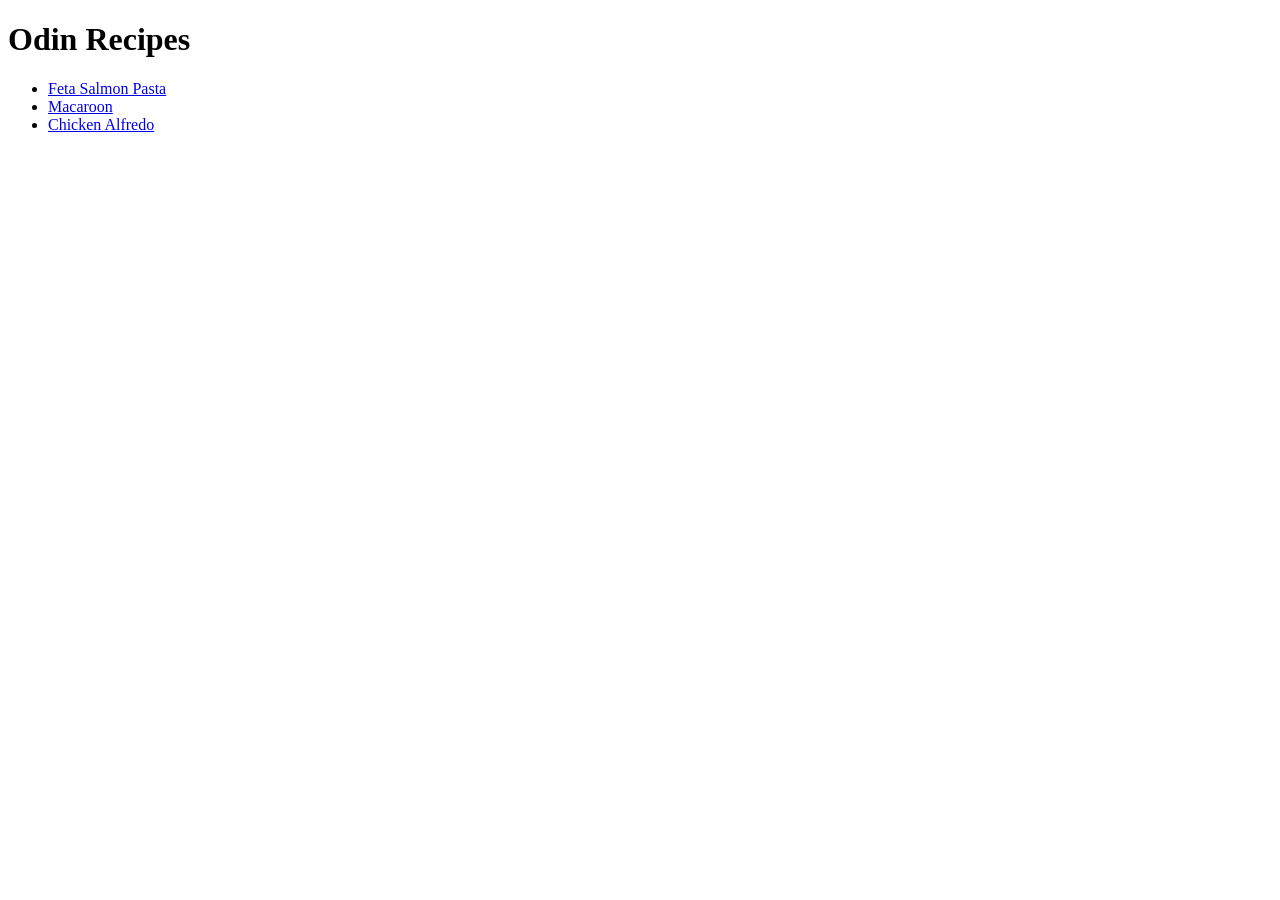
==== index.html @ 43e97651 "My solution for recipes project in the Odin Project" ====
<!DOCTYPE html>
<html lang="en">
<head>
    <meta charset="UTF-8">
    <meta name="viewport" content="width=device-width, initial-scale=1.0">
    <title>Odin Recipes</title>
</head>
<body>
    <h1>Odin Recipes</h1>
    <ul>
        <li><a href="./recipes/feta_salmon_pasta.html">Feta Salmon Pasta</a></li>
        <li><a href="./recipes/macaroon.html">Macaroon</a></li>
        <li><a href="./recipes/chicken_alfredo.html">Chicken Alfredo</a></li>
    </ul>
</body>
</html>
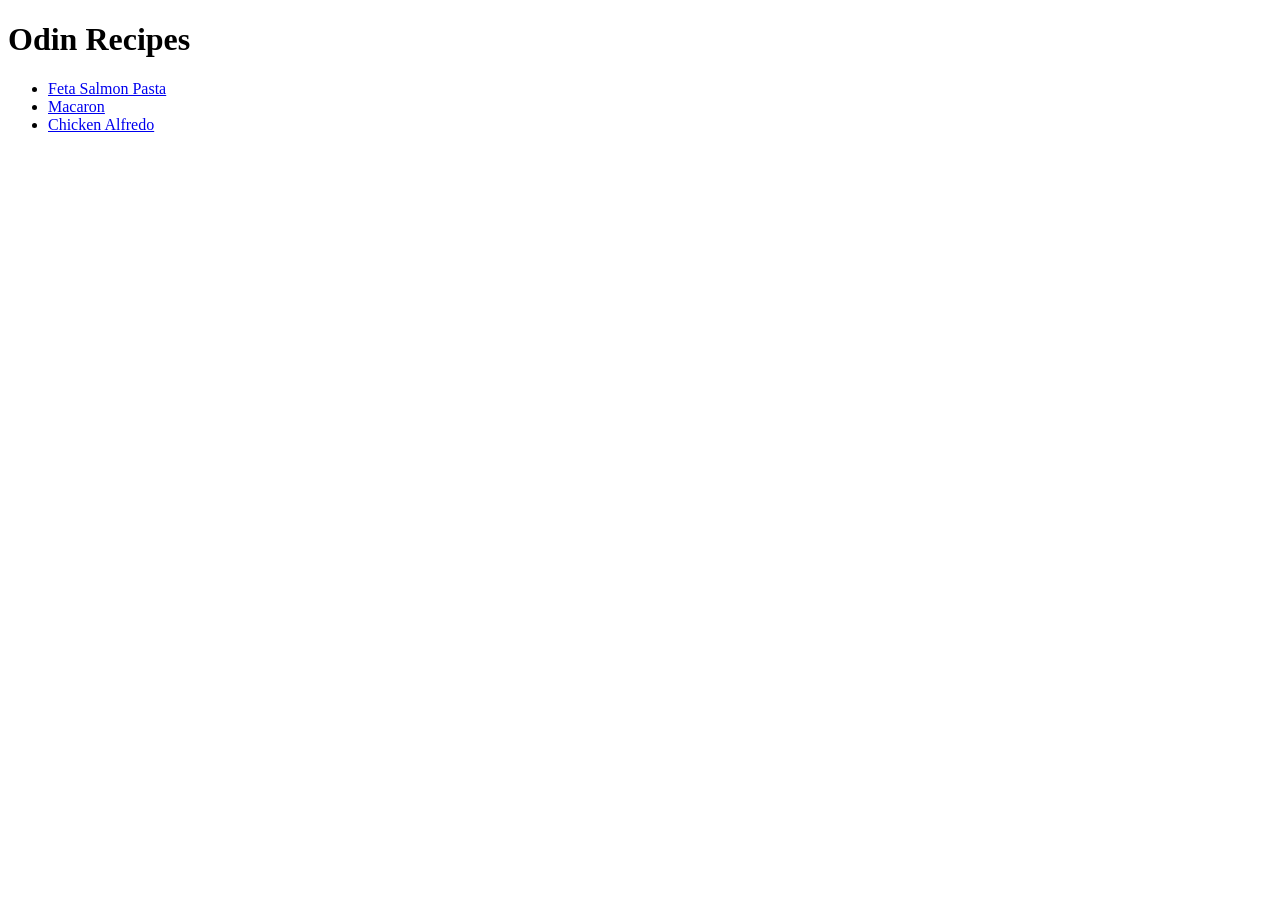
==== commit aab73f99: "I fixed many mispelling and grammatical errors in the recipes. I also corrected the spelling of "mac" ====
--- a/index.html
+++ b/index.html
@@ -9,7 +9,7 @@
     <h1>Odin Recipes</h1>
     <ul>
         <li><a href="./recipes/feta_salmon_pasta.html">Feta Salmon Pasta</a></li>
-        <li><a href="./recipes/macaroon.html">Macaroon</a></li>
+        <li><a href="./recipes/macaron.html">Macaron</a></li>
         <li><a href="./recipes/chicken_alfredo.html">Chicken Alfredo</a></li>
     </ul>
 </body>
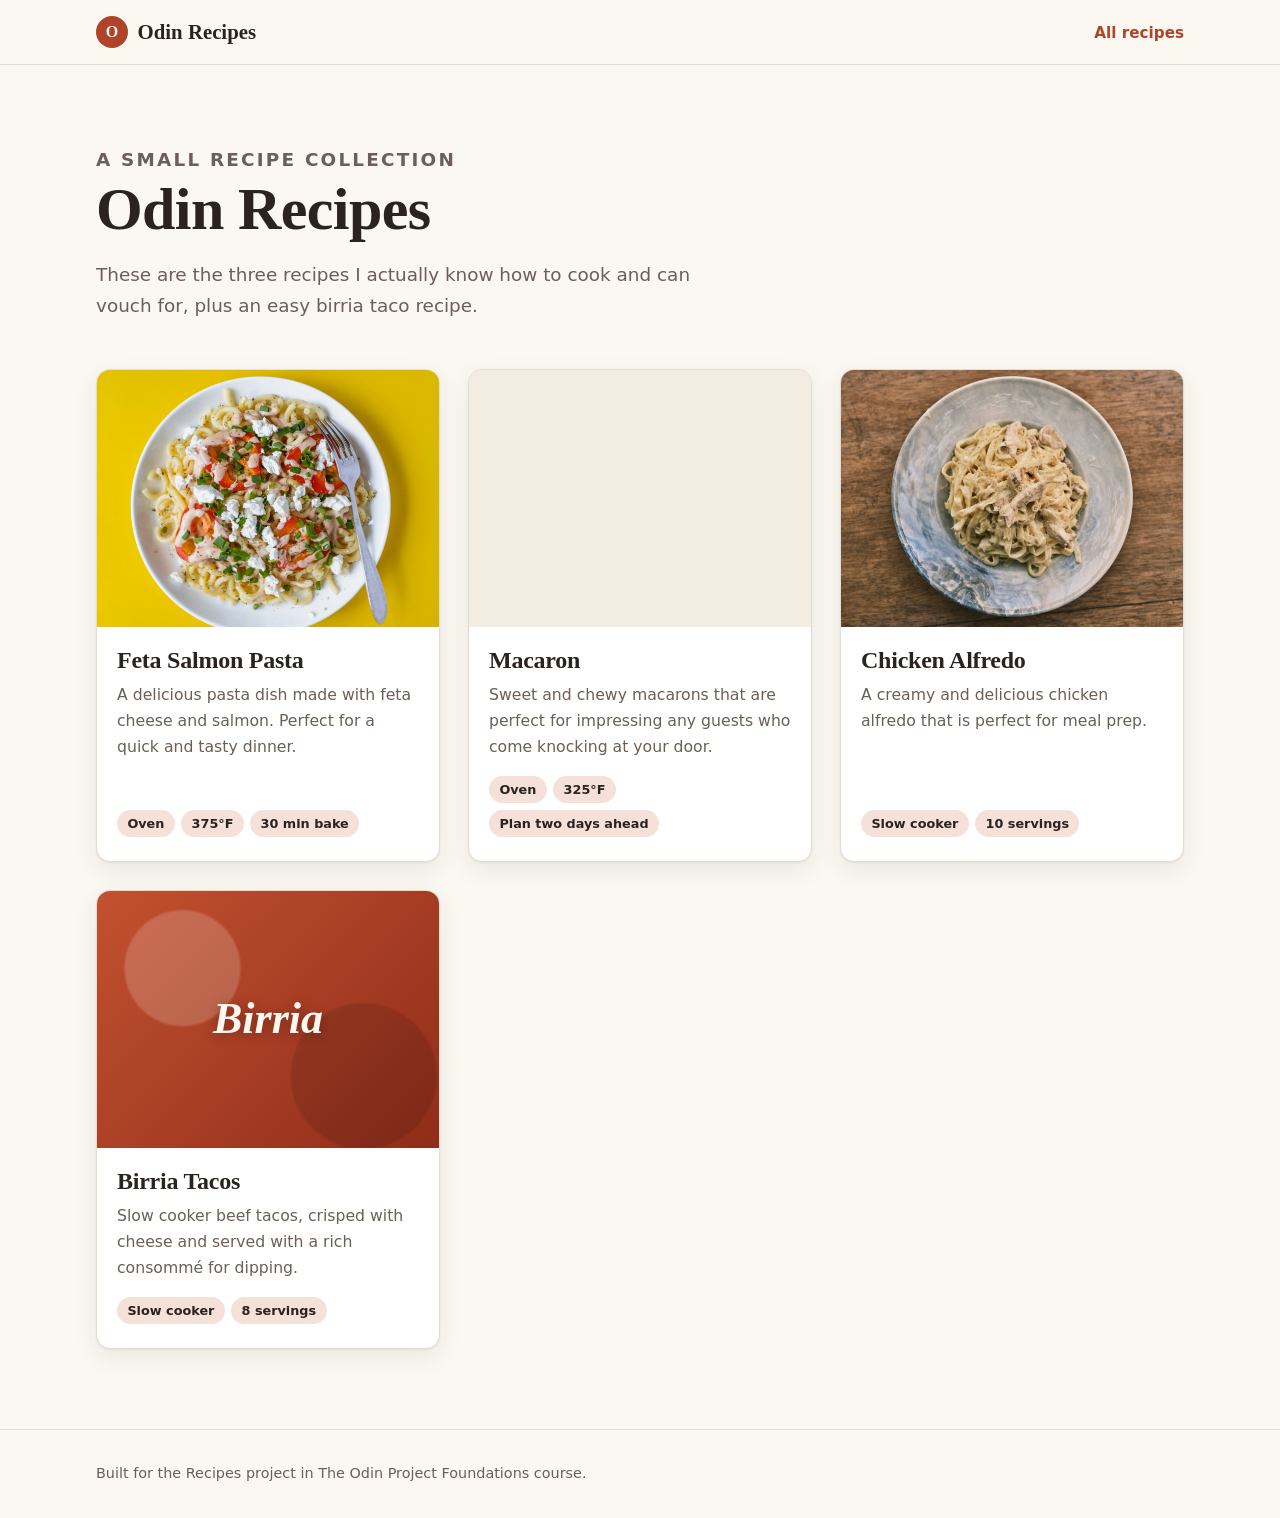
==== commit 73f1c966: "Redesign the site and add a birria tacos recipe Shared stylesheet with responsive layout, light and " ====
--- a/index.html
+++ b/index.html
@@ -3,14 +3,91 @@
 <head>
     <meta charset="UTF-8">
     <meta name="viewport" content="width=device-width, initial-scale=1.0">
+    <meta name="description" content="Three recipes I actually cook and can vouch for, plus easy slow cooker birria tacos.">
     <title>Odin Recipes</title>
+    <link rel="stylesheet" href="./styles/style.css">
 </head>
 <body>
-    <h1>Odin Recipes</h1>
-    <ul>
-        <li><a href="./recipes/feta_salmon_pasta.html">Feta Salmon Pasta</a></li>
-        <li><a href="./recipes/macaron.html">Macaron</a></li>
-        <li><a href="./recipes/chicken_alfredo.html">Chicken Alfredo</a></li>
-    </ul>
+    <a class="skip-link" href="#main">Skip to content</a>
+
+    <header class="site-header">
+        <div class="container">
+            <a class="brand" href="./index.html"><span class="brand-mark" aria-hidden="true">O</span>Odin Recipes</a>
+            <nav class="site-nav" aria-label="Main">
+                <a href="./index.html" aria-current="page">All recipes</a>
+            </nav>
+        </div>
+    </header>
+
+    <main id="main" class="container">
+        <section class="intro" aria-labelledby="page-title">
+            <p class="eyebrow">A small recipe collection</p>
+            <h1 id="page-title">Odin Recipes</h1>
+            <p>These are the three recipes I actually know how to cook and can vouch for, plus an easy birria taco recipe.</p>
+        </section>
+
+        <ul class="recipe-grid">
+            <li>
+                <article class="recipe-card">
+                    <img src="./images/feta_salmon_pasta.jpg" alt="Baked salmon and feta tossed with pasta" width="2683" height="3354" loading="lazy" decoding="async">
+                    <div class="recipe-card-body">
+                        <h2><a href="./recipes/feta_salmon_pasta.html">Feta Salmon Pasta</a></h2>
+                        <p>A delicious pasta dish made with feta cheese and salmon. Perfect for a quick and tasty dinner.</p>
+                        <ul class="tags" aria-label="Details">
+                            <li>Oven</li>
+                            <li>375°F</li>
+                            <li>30 min bake</li>
+                        </ul>
+                    </div>
+                </article>
+            </li>
+            <li>
+                <article class="recipe-card">
+                    <img src="./images/macaron.jpg" alt="Colorful macarons" width="5611" height="3741" loading="lazy" decoding="async">
+                    <div class="recipe-card-body">
+                        <h2><a href="./recipes/macaron.html">Macaron</a></h2>
+                        <p>Sweet and chewy macarons that are perfect for impressing any guests who come knocking at your door.</p>
+                        <ul class="tags" aria-label="Details">
+                            <li>Oven</li>
+                            <li>325°F</li>
+                            <li>Plan two days ahead</li>
+                        </ul>
+                    </div>
+                </article>
+            </li>
+            <li>
+                <article class="recipe-card">
+                    <img src="./images/chicken_alfredo.jpg" alt="Creamy chicken alfredo pasta" width="10000" height="7500" loading="lazy" decoding="async">
+                    <div class="recipe-card-body">
+                        <h2><a href="./recipes/chicken_alfredo.html">Chicken Alfredo</a></h2>
+                        <p>A creamy and delicious chicken alfredo that is perfect for meal prep.</p>
+                        <ul class="tags" aria-label="Details">
+                            <li>Slow cooker</li>
+                            <li>10 servings</li>
+                        </ul>
+                    </div>
+                </article>
+            </li>
+            <li>
+                <article class="recipe-card">
+                    <div class="card-art" aria-hidden="true"><span>Birria</span></div>
+                    <div class="recipe-card-body">
+                        <h2><a href="./recipes/birria_tacos.html">Birria Tacos</a></h2>
+                        <p>Slow cooker beef tacos, crisped with cheese and served with a rich consommé for dipping.</p>
+                        <ul class="tags" aria-label="Details">
+                            <li>Slow cooker</li>
+                            <li>8 servings</li>
+                        </ul>
+                    </div>
+                </article>
+            </li>
+        </ul>
+    </main>
+
+    <footer class="site-footer">
+        <div class="container">
+            <p>Built for the Recipes project in The Odin Project Foundations course.</p>
+        </div>
+    </footer>
 </body>
-</html>+</html>
--- a/styles/style.css
+++ b/styles/style.css
@@ -0,0 +1,558 @@
+/* ==========================================================
+   Odin Recipes
+   One shared stylesheet for the index and every recipe page.
+   Plain CSS, no build step. Light and dark themes follow the
+   visitor's system setting.
+   ========================================================== */
+
+:root {
+  color-scheme: light dark;
+
+  --bg: #fbf7f1;
+  --surface: #ffffff;
+  --surface-soft: #f3ece2;
+  --text: #2a2320;
+  --text-muted: #6b5f57;
+  --border: #e6dccf;
+  --accent: #b0442a;
+  --accent-soft: #f6e1d8;
+  --shadow: 0 1px 2px rgb(42 35 32 / 6%), 0 8px 24px rgb(42 35 32 / 8%);
+
+  --font-display: "Iowan Old Style", "Palatino Linotype", Palatino, Georgia, "Times New Roman", serif;
+  --font-body: system-ui, -apple-system, "Segoe UI", Roboto, "Helvetica Neue", Arial, sans-serif;
+
+  --radius: 14px;
+  --page-width: 68rem;
+  --gutter: clamp(1rem, 4vw, 2rem);
+}
+
+@media (prefers-color-scheme: dark) {
+  :root {
+    --bg: #171311;
+    --surface: #221c19;
+    --surface-soft: #2b2420;
+    --text: #f1e9e1;
+    --text-muted: #b9aca2;
+    --border: #3a312c;
+    --accent: #f08c66;
+    --accent-soft: #3d2a22;
+    --shadow: 0 1px 2px rgb(0 0 0 / 40%), 0 8px 24px rgb(0 0 0 / 35%);
+  }
+}
+
+/* ---------- Base ---------- */
+
+*,
+*::before,
+*::after {
+  box-sizing: border-box;
+}
+
+html {
+  -webkit-text-size-adjust: 100%;
+  text-size-adjust: 100%;
+}
+
+body {
+  margin: 0;
+  background: var(--bg);
+  color: var(--text);
+  font-family: var(--font-body);
+  font-size: 1.0625rem;
+  line-height: 1.65;
+  -webkit-font-smoothing: antialiased;
+}
+
+img {
+  display: block;
+  max-width: 100%;
+  height: auto;
+}
+
+h1,
+h2,
+h3 {
+  font-family: var(--font-display);
+  line-height: 1.15;
+  letter-spacing: -0.01em;
+  text-wrap: balance;
+}
+
+a {
+  color: var(--accent);
+  text-underline-offset: 0.2em;
+}
+
+a:hover {
+  text-decoration-thickness: 2px;
+}
+
+:focus-visible {
+  outline: 3px solid var(--accent);
+  outline-offset: 3px;
+  border-radius: 4px;
+}
+
+.skip-link {
+  position: absolute;
+  left: 1rem;
+  top: -3rem;
+  z-index: 10;
+  padding: 0.5rem 1rem;
+  background: var(--accent);
+  color: var(--bg);
+  border-radius: 8px;
+  font-weight: 600;
+  text-decoration: none;
+}
+
+.skip-link:focus {
+  top: 1rem;
+}
+
+.container {
+  width: min(100% - 2 * var(--gutter), var(--page-width));
+  margin-inline: auto;
+}
+
+/* ---------- Site header and footer ---------- */
+
+.site-header {
+  border-bottom: 1px solid var(--border);
+  background: var(--bg);
+}
+
+.site-header .container {
+  display: flex;
+  align-items: center;
+  justify-content: space-between;
+  gap: 1rem;
+  min-height: 4rem;
+}
+
+.brand {
+  display: inline-flex;
+  align-items: center;
+  gap: 0.6rem;
+  color: var(--text);
+  font-family: var(--font-display);
+  font-size: 1.3rem;
+  font-weight: 700;
+  text-decoration: none;
+}
+
+.brand-mark {
+  display: grid;
+  place-items: center;
+  width: 2rem;
+  height: 2rem;
+  border-radius: 50%;
+  background: var(--accent);
+  color: var(--bg);
+  font-size: 1rem;
+}
+
+.site-nav a {
+  color: var(--text-muted);
+  font-weight: 600;
+  font-size: 0.95rem;
+  text-decoration: none;
+}
+
+.site-nav a:hover,
+.site-nav a[aria-current="page"] {
+  color: var(--accent);
+}
+
+.site-footer {
+  margin-top: 5rem;
+  padding-block: 2rem;
+  border-top: 1px solid var(--border);
+  color: var(--text-muted);
+  font-size: 0.9rem;
+}
+
+.site-footer p {
+  margin: 0;
+}
+
+/* ---------- Index page ---------- */
+
+.intro {
+  padding-block: clamp(2.5rem, 8vw, 5rem) clamp(2rem, 5vw, 3rem);
+  max-width: 40rem;
+}
+
+.eyebrow {
+  margin: 0 0 0.75rem;
+  color: var(--accent);
+  font-size: 0.8rem;
+  font-weight: 700;
+  letter-spacing: 0.12em;
+  text-transform: uppercase;
+}
+
+.intro h1 {
+  margin: 0 0 1rem;
+  font-size: clamp(2.4rem, 7vw, 3.75rem);
+}
+
+.intro p {
+  margin: 0;
+  color: var(--text-muted);
+  font-size: 1.15rem;
+}
+
+.recipe-grid {
+  display: grid;
+  grid-template-columns: repeat(auto-fill, minmax(min(100%, 18rem), 1fr));
+  gap: clamp(1rem, 3vw, 1.75rem);
+  margin: 0;
+  padding: 0;
+  list-style: none;
+}
+
+.recipe-card {
+  position: relative;
+  display: flex;
+  flex-direction: column;
+  height: 100%;
+  overflow: hidden;
+  border: 1px solid var(--border);
+  border-radius: var(--radius);
+  background: var(--surface);
+  box-shadow: var(--shadow);
+  transition: transform 0.2s ease, box-shadow 0.2s ease;
+}
+
+.recipe-card:hover {
+  transform: translateY(-3px);
+}
+
+.recipe-card:focus-within {
+  outline: 3px solid var(--accent);
+  outline-offset: 3px;
+}
+
+.recipe-card img {
+  width: 100%;
+  aspect-ratio: 4 / 3;
+  object-fit: cover;
+  background: var(--surface-soft);
+}
+
+.recipe-card-body {
+  display: flex;
+  flex-direction: column;
+  gap: 0.5rem;
+  flex: 1;
+  padding: 1.25rem 1.25rem 1.5rem;
+}
+
+.recipe-card h2 {
+  margin: 0;
+  font-size: 1.5rem;
+}
+
+/* The whole card is clickable through the title link. */
+.recipe-card h2 a {
+  color: var(--text);
+  text-decoration: none;
+}
+
+.recipe-card h2 a::after {
+  content: "";
+  position: absolute;
+  inset: 0;
+}
+
+.recipe-card h2 a:focus-visible {
+  outline: none;
+}
+
+.recipe-card p {
+  margin: 0;
+  color: var(--text-muted);
+  font-size: 0.98rem;
+}
+
+.tags {
+  display: flex;
+  flex-wrap: wrap;
+  gap: 0.4rem;
+  margin: auto 0 0;
+  padding: 0.5rem 0 0;
+  list-style: none;
+}
+
+.tags li {
+  padding: 0.2rem 0.65rem;
+  border-radius: 999px;
+  background: var(--accent-soft);
+  color: var(--text);
+  font-size: 0.8rem;
+  font-weight: 600;
+}
+
+/* ---------- Recipe page ---------- */
+
+.back-link {
+  display: inline-flex;
+  align-items: center;
+  gap: 0.35rem;
+  margin-top: 1.5rem;
+  font-weight: 600;
+  font-size: 0.95rem;
+  text-decoration: none;
+}
+
+.recipe-hero {
+  display: grid;
+  gap: clamp(1.5rem, 4vw, 3rem);
+  align-items: center;
+  padding-block: 1.5rem clamp(2rem, 5vw, 3rem);
+}
+
+@media (min-width: 52rem) {
+  .recipe-hero {
+    grid-template-columns: 1.1fr 1fr;
+  }
+}
+
+.recipe-hero h1 {
+  margin: 0 0 1rem;
+  font-size: clamp(2.4rem, 6vw, 3.5rem);
+}
+
+.recipe-hero .lede {
+  margin: 0 0 1.25rem;
+  color: var(--text-muted);
+  font-size: 1.15rem;
+}
+
+.recipe-hero .tags {
+  margin: 0;
+  padding: 0;
+}
+
+.recipe-hero figure {
+  margin: 0;
+}
+
+.recipe-hero img {
+  width: 100%;
+  aspect-ratio: 4 / 3;
+  object-fit: cover;
+  border-radius: var(--radius);
+  box-shadow: var(--shadow);
+  background: var(--surface-soft);
+}
+
+.credit {
+  margin: 1rem 0 0;
+  color: var(--text-muted);
+  font-size: 0.9rem;
+  font-style: italic;
+}
+
+.recipe-body {
+  display: grid;
+  gap: clamp(1.5rem, 4vw, 3rem);
+  align-items: start;
+}
+
+@media (min-width: 52rem) {
+  .recipe-body {
+    grid-template-columns: minmax(16rem, 22rem) 1fr;
+  }
+
+  .ingredients {
+    position: sticky;
+    top: 1.5rem;
+  }
+}
+
+.panel {
+  padding: clamp(1.25rem, 3vw, 1.75rem);
+  border: 1px solid var(--border);
+  border-radius: var(--radius);
+  background: var(--surface);
+}
+
+.panel > h2,
+.method > h2 {
+  margin: 0 0 1rem;
+  font-size: 1.75rem;
+}
+
+.panel h3,
+.method h3 {
+  margin: 1.5rem 0 0.5rem;
+  color: var(--accent);
+  font-family: var(--font-body);
+  font-size: 0.8rem;
+  letter-spacing: 0.1em;
+  text-transform: uppercase;
+}
+
+.panel h2 + h3 {
+  margin-top: 0;
+}
+
+.hint {
+  margin: -0.5rem 0 1rem;
+  color: var(--text-muted);
+  font-size: 0.85rem;
+}
+
+/* Ingredient checklist: plain HTML checkboxes, no JavaScript. */
+.checklist {
+  margin: 0;
+  padding: 0;
+  list-style: none;
+}
+
+.checklist li + li {
+  border-top: 1px dashed var(--border);
+}
+
+.checklist label {
+  display: flex;
+  gap: 0.75rem;
+  align-items: baseline;
+  padding: 0.55rem 0;
+  cursor: pointer;
+}
+
+.checklist input {
+  flex: none;
+  width: 1.1rem;
+  height: 1.1rem;
+  margin: 0;
+  accent-color: var(--accent);
+  transform: translateY(0.15rem);
+}
+
+.checklist input:checked + span {
+  color: var(--text-muted);
+  text-decoration: line-through;
+}
+
+.steps {
+  margin: 0;
+  padding: 0;
+  list-style: none;
+  counter-reset: step;
+}
+
+.steps li {
+  position: relative;
+  padding: 0 0 1.5rem 3.25rem;
+  counter-increment: step;
+}
+
+.steps li::before {
+  content: counter(step);
+  position: absolute;
+  left: 0;
+  top: -0.1rem;
+  display: grid;
+  place-items: center;
+  width: 2.25rem;
+  height: 2.25rem;
+  border-radius: 50%;
+  background: var(--accent-soft);
+  color: var(--accent);
+  font-family: var(--font-display);
+  font-weight: 700;
+}
+
+/* Thin line joining the step numbers. */
+.steps li:not(:last-child)::after {
+  content: "";
+  position: absolute;
+  left: 1.1rem;
+  top: 2.4rem;
+  bottom: 0.3rem;
+  width: 2px;
+  background: var(--border);
+}
+
+.note {
+  margin-top: 2rem;
+}
+
+.note > h2 {
+  font-size: 1.4rem;
+}
+
+.note p {
+  margin: 0 0 0.75rem;
+  color: var(--text-muted);
+}
+
+.note ul {
+  margin: 0;
+  padding-left: 1.25rem;
+}
+
+.note li + li {
+  margin-top: 0.3rem;
+}
+
+@media (prefers-reduced-motion: reduce) {
+  .recipe-card {
+    transition: none;
+  }
+
+  .recipe-card:hover {
+    transform: none;
+  }
+}
+
+@media print {
+  .site-header,
+  .site-footer,
+  .back-link,
+  .skip-link,
+  .hint {
+    display: none;
+  }
+
+  .recipe-body {
+    grid-template-columns: 1fr;
+  }
+
+  .ingredients {
+    position: static;
+  }
+}
+
+/* Illustrated panel for recipes without a photo yet. */
+.card-art {
+  display: grid;
+  place-items: center;
+  aspect-ratio: 4 / 3;
+  background:
+    radial-gradient(circle at 25% 30%, rgb(255 255 255 / 18%) 0 18%, transparent 19%),
+    radial-gradient(circle at 78% 72%, rgb(0 0 0 / 12%) 0 22%, transparent 23%),
+    linear-gradient(135deg, #c2512f, #8f2d1a);
+  color: #fff7f0;
+}
+
+.card-art span {
+  font-family: var(--font-display);
+  font-size: clamp(2rem, 6vw, 2.75rem);
+  font-style: italic;
+  font-weight: 700;
+  text-shadow: 0 2px 12px rgb(0 0 0 / 30%);
+}
+
+.hero-art {
+  border-radius: var(--radius);
+  box-shadow: var(--shadow);
+}
+
+.hero-art span {
+  font-size: clamp(2.5rem, 9vw, 4.5rem);
+}
